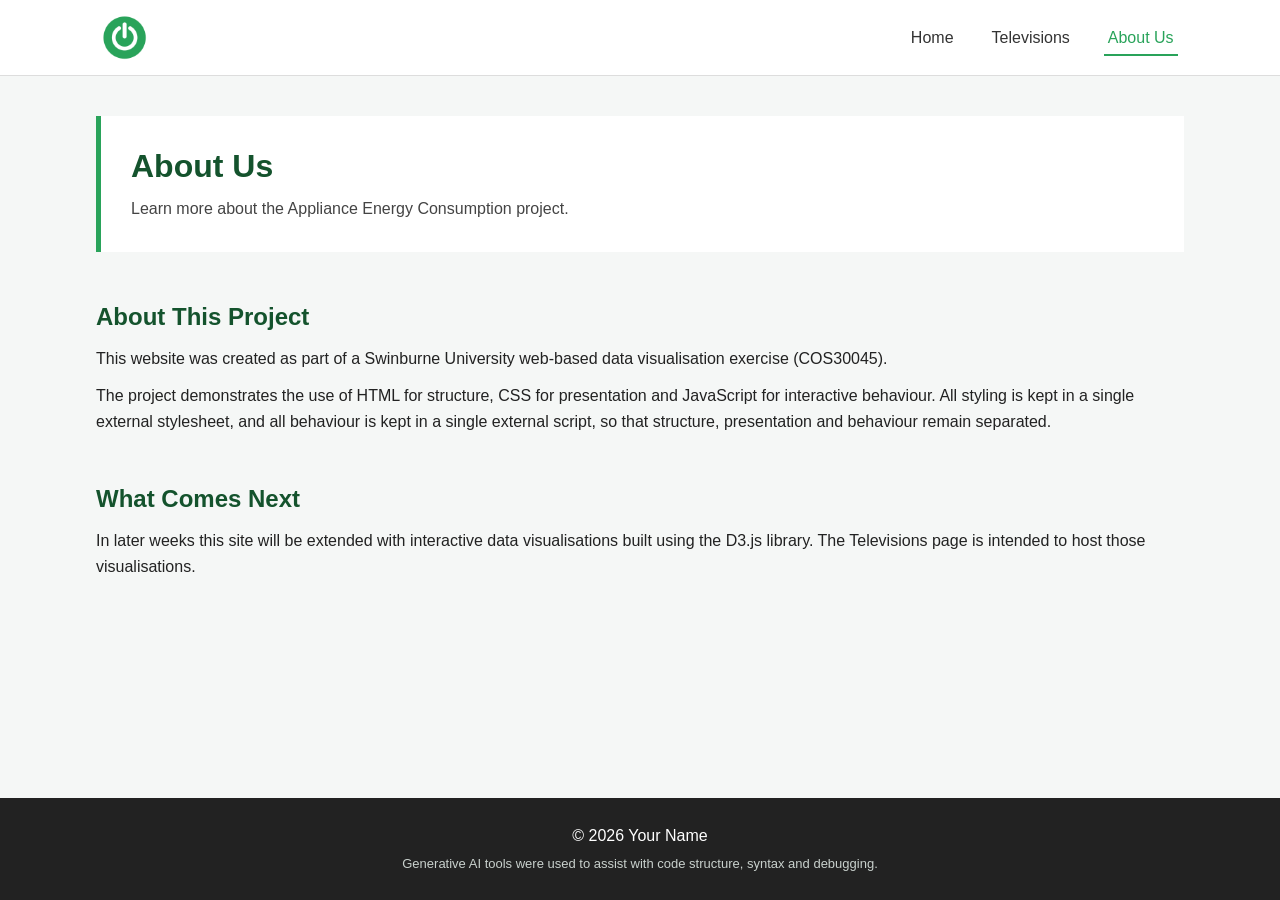
==== about.html @ a8eccddd "Add three pages with shared navigation and footer Home, Televisions and About Us each carry the same" ====
<!DOCTYPE html>
<html lang="en">
<head>
    <meta charset="UTF-8">
    <meta name="viewport" content="width=device-width, initial-scale=1.0">
    <title>About Us | Appliance Energy Consumption</title>
    <link rel="stylesheet" href="assets/css/style.css">
</head>
<body>
    <header>
        <nav class="navbar">
            <a href="index.html" class="logo" aria-label="Appliance Energy Consumption home">
                <img src="assets/img/PowerIcon.png" alt="Power logo">
            </a>
            <ul class="nav-links">
                <li><a href="index.html">Home</a></li>
                <li><a href="televisions.html">Televisions</a></li>
                <li><a class="active" href="about.html">About Us</a></li>
            </ul>
        </nav>
    </header>

    <main>
        <section class="hero">
            <h1>About Us</h1>
            <p>
                Learn more about the Appliance Energy Consumption project.
            </p>
        </section>

        <section class="intro">
            <h2>About This Project</h2>
            <p>
                This website was created as part of a Swinburne University
                web-based data visualisation exercise (COS30045).
            </p>
            <p>
                The project demonstrates the use of HTML for structure, CSS for
                presentation and JavaScript for interactive behaviour. All styling
                is kept in a single external stylesheet, and all behaviour is kept
                in a single external script, so that structure, presentation and
                behaviour remain separated.
            </p>
        </section>

        <section class="intro">
            <h2>What Comes Next</h2>
            <p>
                In later weeks this site will be extended with interactive data
                visualisations built using the D3.js library. The Televisions page
                is intended to host those visualisations.
            </p>
        </section>
    </main>

    <footer>
        <p>&copy; <span id="year"></span> Your Name</p>
        <p>
            Generative AI tools were used to assist with code structure,
            syntax and debugging.
        </p>
    </footer>

    <script src="assets/js/script.js"></script>
</body>
</html>
---- assets/css/style.css ----
/* ============================================================
   Appliance Energy Consumption - shared stylesheet
   Colours are based on the green of the supplied power logo.
   ============================================================ */

/* ---------- Reset and base ---------- */
* {
    box-sizing: border-box;
    margin: 0;
    padding: 0;
}

body {
    font-family: Arial, Helvetica, sans-serif;
    background-color: #f5f7f6;
    color: #222;
    line-height: 1.6;
    display: flex;
    flex-direction: column;
    min-height: 100vh;
}

h1, h2, h3 {
    line-height: 1.25;
}

a {
    color: #1f8049;
}

/* ---------- Navigation ---------- */
.navbar {
    display: flex;
    justify-content: space-between;
    align-items: center;
    padding: 15px 8%;
    background-color: #ffffff;
    border-bottom: 1px solid #ddd;
}

.logo img {
    width: 45px;
    display: block;
}

.nav-links {
    display: flex;
    list-style: none;
    gap: 30px;
}

.nav-links a {
    color: #333;
    text-decoration: none;
    padding: 8px 4px;
    border-bottom: 2px solid transparent;
    transition: color 0.3s, border-color 0.3s;
}

/* Hover effect */
.nav-links a:hover {
    color: #29a35a;
    border-bottom-color: #a8ddbf;
}

/* Current page indicator */
.nav-links a.active {
    color: #29a35a;
    border-bottom-color: #29a35a;
}

/* ---------- Layout ---------- */
main {
    width: 85%;
    max-width: 1100px;
    margin: 40px auto;
    flex: 1;
}

section + section {
    margin-top: 50px;
}

/* ---------- Hero ---------- */
.hero {
    background-color: #ffffff;
    border-left: 5px solid #29a35a;
    padding: 30px;
}

.hero h1 {
    font-size: 32px;
    margin-bottom: 10px;
    color: #14532d;
}

.hero p {
    max-width: 640px;
    color: #444;
}

/* ---------- Content sections ---------- */
.intro h2,
.faq h2,
.calculator h2 {
    font-size: 24px;
    margin-bottom: 14px;
    color: #14532d;
}

.intro p + p {
    margin-top: 12px;
}

/* ---------- Info cards ---------- */
.cards {
    display: flex;
    flex-wrap: wrap;
    gap: 20px;
}

.card {
    flex: 1 1 260px;
    background-color: #ffffff;
    border: 1px solid #ddd;
    border-top: 3px solid #29a35a;
    padding: 20px;
}

.card h3 {
    font-size: 18px;
    margin-bottom: 8px;
    color: #14532d;
}

/* ---------- FAQ accordion ---------- */
.faq-item {
    margin-bottom: 10px;
    border: 1px solid #ddd;
    background-color: #ffffff;
}

.faq-question {
    width: 100%;
    padding: 16px;
    border: none;
    background-color: #ffffff;
    text-align: left;
    cursor: pointer;
    font-size: 16px;
    font-family: inherit;
    color: #222;
}

.faq-question:hover {
    background-color: #f0f5f2;
}

.faq-question::after {
    content: "+";
    float: right;
    color: #29a35a;
    font-weight: bold;
}

.faq-question.open::after {
    content: "\2013"; /* en dash */
}

/* Answers are hidden by default; JavaScript adds .show */
.faq-answer {
    display: none;
    padding: 16px;
    border-top: 1px solid #ddd;
}

.faq-answer.show {
    display: block;
}

/* ---------- Energy calculator ---------- */
.calculator-intro {
    max-width: 640px;
    margin-bottom: 20px;
}

.calc-form {
    display: flex;
    flex-wrap: wrap;
    gap: 20px;
    background-color: #ffffff;
    border: 1px solid #ddd;
    padding: 24px;
}

.field {
    flex: 1 1 220px;
}

.field label {
    display: block;
    margin-bottom: 6px;
    font-weight: bold;
    font-size: 14px;
}

.field input,
.field select {
    width: 100%;
    padding: 10px;
    border: 1px solid #ccc;
    background-color: #ffffff;
    font-size: 15px;
    font-family: inherit;
    color: #222;
}

.field input:focus,
.field select:focus {
    outline: 2px solid #29a35a;
    outline-offset: 1px;
}

.field input.invalid {
    border-color: #c0392b;
    background-color: #fdf3f2;
}

.field-error {
    min-height: 18px;
    margin-top: 4px;
    font-size: 13px;
    color: #c0392b;
}

.calc-buttons {
    flex: 1 1 100%;
    display: flex;
    gap: 12px;
}

.btn {
    padding: 11px 26px;
    border: 1px solid #29a35a;
    background-color: #29a35a;
    color: #ffffff;
    font-size: 15px;
    font-family: inherit;
    cursor: pointer;
    transition: background-color 0.3s;
}

.btn:hover {
    background-color: #1f8049;
    border-color: #1f8049;
}

.btn-secondary {
    background-color: #ffffff;
    color: #1f8049;
}

.btn-secondary:hover {
    background-color: #f0f5f2;
    color: #1f8049;
}

/* ---------- Results panel ---------- */
.results {
    margin-top: 20px;
    background-color: #ffffff;
    border: 1px solid #ddd;
    border-left: 5px solid #29a35a;
    padding: 24px;
}

.results h3 {
    font-size: 18px;
    margin-bottom: 14px;
    color: #14532d;
}

.results-placeholder {
    color: #666;
}

.results.error {
    border-left-color: #c0392b;
}

.results-message {
    color: #c0392b;
}

.result-grid {
    display: flex;
    flex-wrap: wrap;
    gap: 16px;
}

.result-item {
    flex: 1 1 180px;
    background-color: #f5f7f6;
    border: 1px solid #e2e6e4;
    padding: 14px;
}

.result-label {
    display: block;
    font-size: 13px;
    color: #555;
    margin-bottom: 4px;
}

.result-value {
    display: block;
    font-size: 22px;
    font-weight: bold;
    color: #14532d;
}

.results-note {
    margin-top: 14px;
    font-size: 13px;
    color: #666;
}

/* ---------- Footer ---------- */
footer {
    margin-top: 60px;
    padding: 25px;
    text-align: center;
    background-color: #222;
    color: #ffffff;
}

footer p + p {
    margin-top: 6px;
    font-size: 13px;
    color: #c9d1cd;
}

/* ---------- Small screens ---------- */
@media (max-width: 700px) {
    .navbar {
        padding: 12px 5%;
    }

    .nav-links {
        gap: 16px;
    }

    main {
        width: 90%;
    }

    .hero h1 {
        font-size: 26px;
    }
}
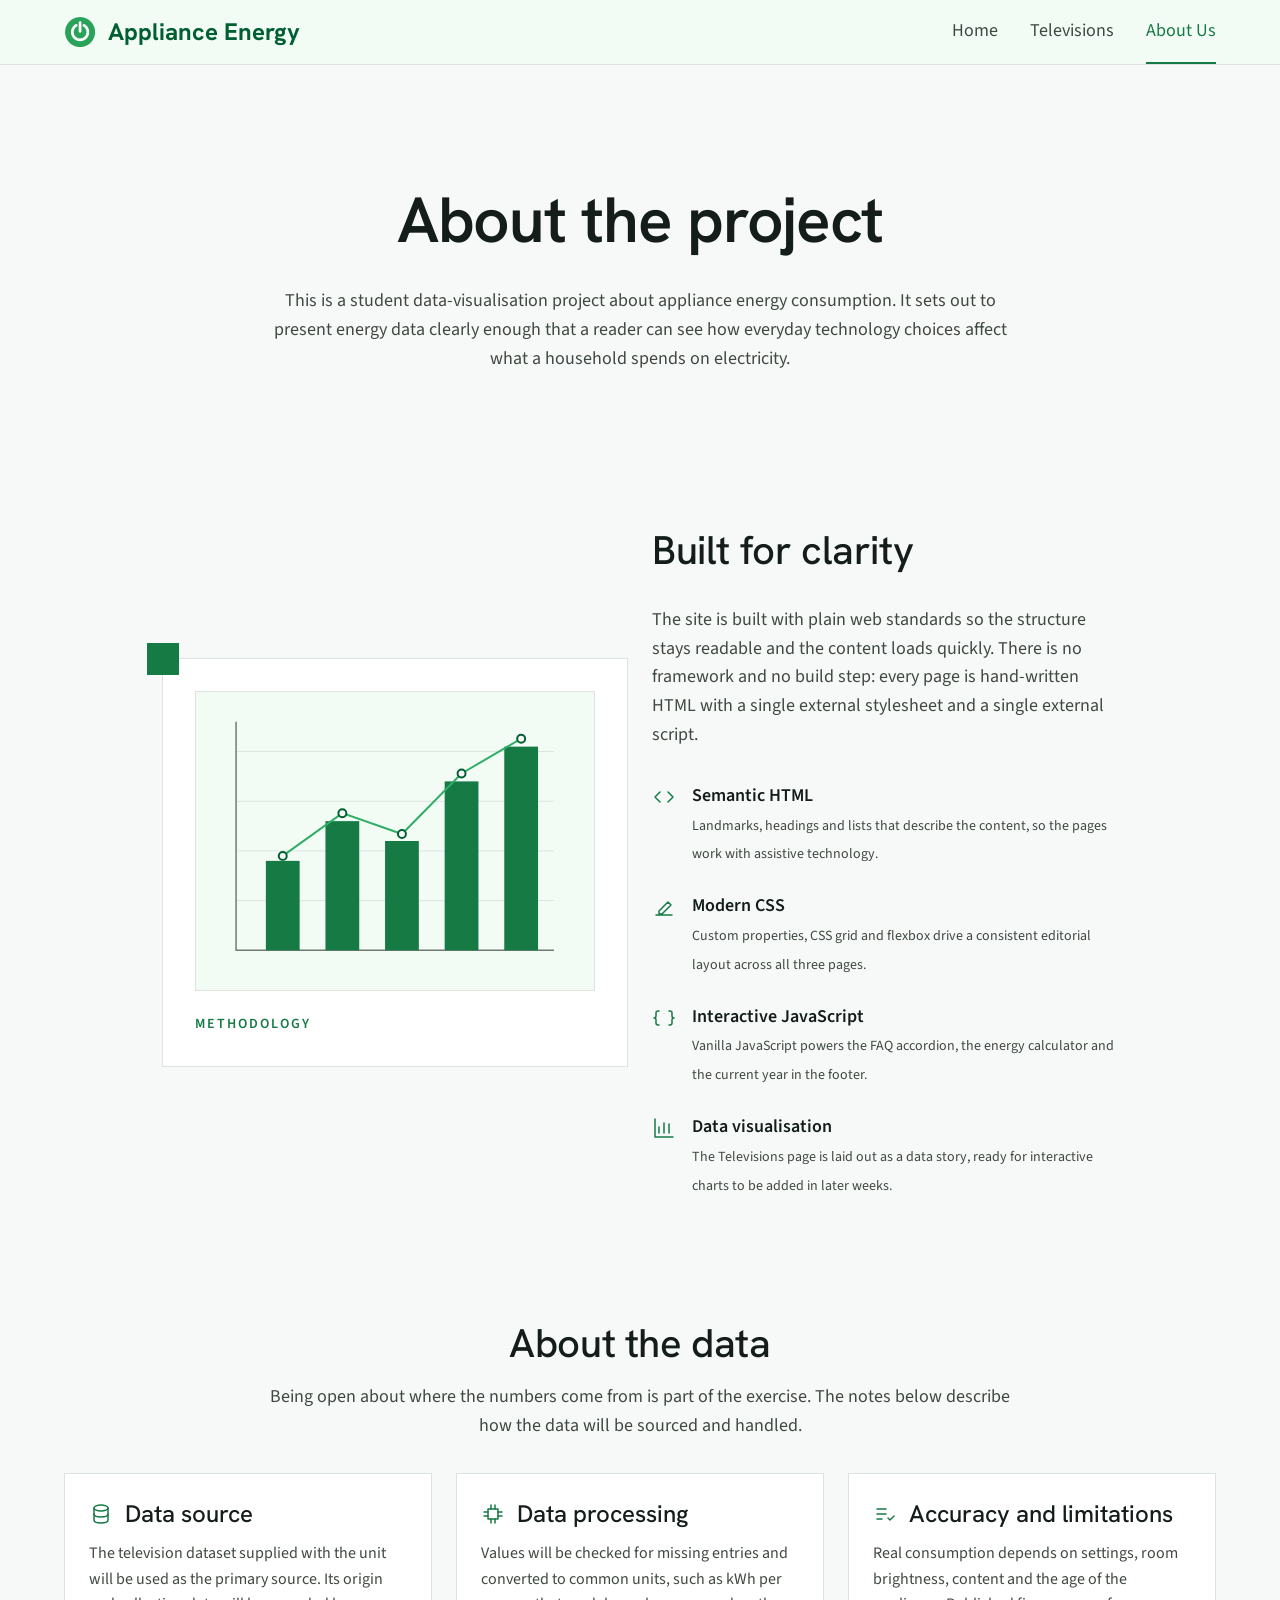
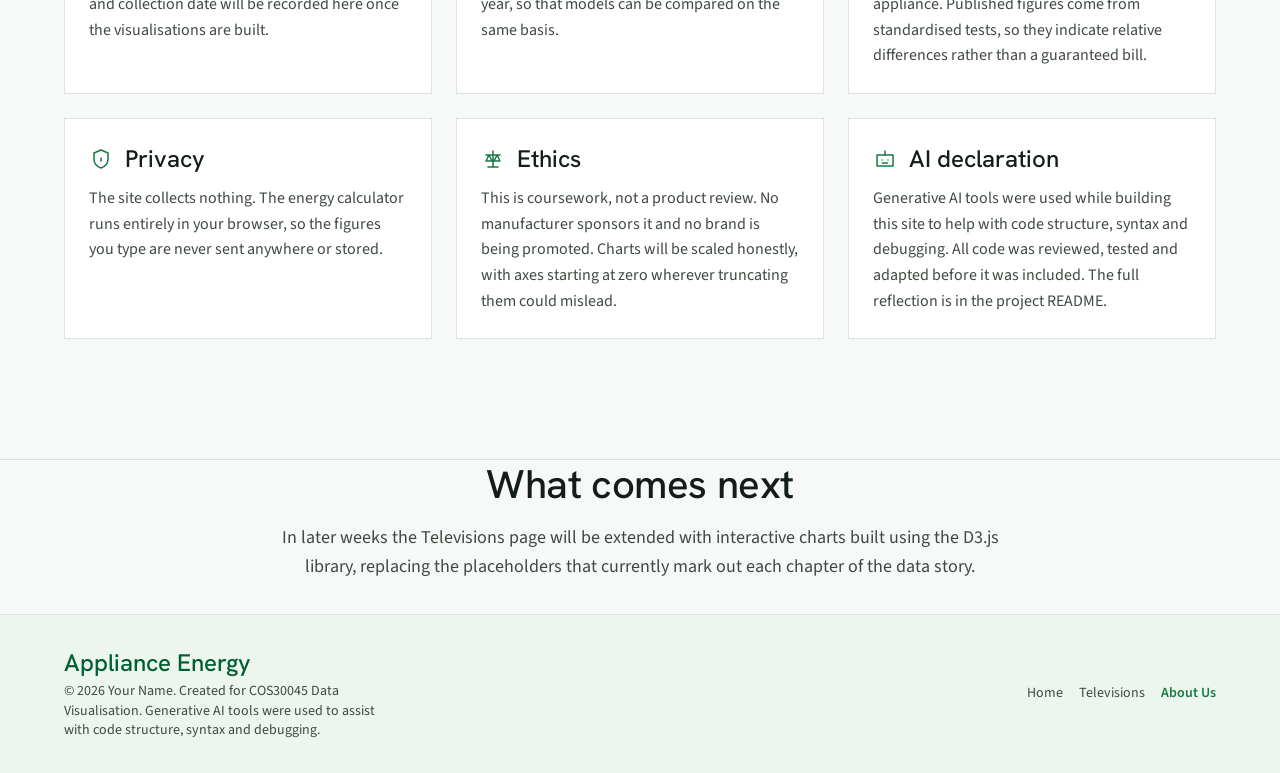
==== commit d2447e0c: "Apply editorial design system across all pages Rebuild the site on an editorial, scientific-journal " ====
--- a/about.html
+++ b/about.html
@@ -4,61 +4,289 @@
     <meta charset="UTF-8">
     <meta name="viewport" content="width=device-width, initial-scale=1.0">
     <title>About Us | Appliance Energy Consumption</title>
+    <link rel="preconnect" href="https://fonts.googleapis.com">
+    <link rel="preconnect" href="https://fonts.gstatic.com" crossorigin>
+    <link href="https://fonts.googleapis.com/css2?family=Hanken+Grotesk:wght@500;600;700&family=Source+Sans+3:wght@400;600&display=swap" rel="stylesheet">
     <link rel="stylesheet" href="assets/css/style.css">
 </head>
 <body>
-    <header>
-        <nav class="navbar">
-            <a href="index.html" class="logo" aria-label="Appliance Energy Consumption home">
+    <a class="skip-link" href="#main">Skip to content</a>
+
+    <header class="site-header">
+        <div class="container navbar">
+            <a href="index.html" class="brand" aria-label="Appliance Energy Consumption home">
                 <img src="assets/img/PowerIcon.png" alt="Power logo">
+                <span class="brand-name">Appliance Energy</span>
             </a>
-            <ul class="nav-links">
-                <li><a href="index.html">Home</a></li>
-                <li><a href="televisions.html">Televisions</a></li>
-                <li><a class="active" href="about.html">About Us</a></li>
-            </ul>
-        </nav>
+
+            <nav id="primary-nav" aria-label="Primary">
+                <ul class="nav-links">
+                    <li><a href="index.html">Home</a></li>
+                    <li><a href="televisions.html">Televisions</a></li>
+                    <li><a class="active" href="about.html">About Us</a></li>
+                </ul>
+            </nav>
+
+            <button class="nav-toggle" id="nav-toggle" type="button"
+                    aria-controls="primary-nav" aria-expanded="false" aria-label="Open menu">
+                <svg class="icon" viewBox="0 0 24 24" aria-hidden="true">
+                    <path d="M4 7h16M4 12h16M4 17h16"></path>
+                </svg>
+            </button>
+        </div>
     </header>
 
-    <main>
+    <main id="main">
+        <!-- Hero -->
         <section class="hero">
-            <h1>About Us</h1>
-            <p>
-                Learn more about the Appliance Energy Consumption project.
-            </p>
-        </section>
-
-        <section class="intro">
-            <h2>About This Project</h2>
-            <p>
-                This website was created as part of a Swinburne University
-                web-based data visualisation exercise (COS30045).
-            </p>
-            <p>
-                The project demonstrates the use of HTML for structure, CSS for
-                presentation and JavaScript for interactive behaviour. All styling
-                is kept in a single external stylesheet, and all behaviour is kept
-                in a single external script, so that structure, presentation and
-                behaviour remain separated.
-            </p>
-        </section>
-
-        <section class="intro">
-            <h2>What Comes Next</h2>
-            <p>
-                In later weeks this site will be extended with interactive data
-                visualisations built using the D3.js library. The Televisions page
-                is intended to host those visualisations.
-            </p>
+            <div class="container grid">
+                <div class="col-centered text-center">
+                    <h1 class="display mb-md">About the project</h1>
+                    <p class="body-main">
+                        This is a student data-visualisation project about appliance energy
+                        consumption. It sets out to present energy data clearly enough that a
+                        reader can see how everyday technology choices affect what a household
+                        spends on electricity.
+                    </p>
+                </div>
+            </div>
+        </section>
+
+        <!-- Built for clarity -->
+        <section class="section">
+            <div class="container grid items-center">
+                <div class="col-offset-2">
+                    <div class="card card--tabbed">
+                        <div class="method-figure">
+                            <!-- Decorative figure: an abstract chart drawn in SVG so the page
+                                 has no external image dependency. -->
+                            <svg viewBox="0 0 400 300" xmlns="http://www.w3.org/2000/svg" aria-hidden="true">
+                                <g stroke="#dde4e0" stroke-width="1">
+                                    <path d="M40 60h320M40 110h320M40 160h320M40 210h320"></path>
+                                </g>
+                                <path d="M40 30v230h320" fill="none" stroke="#6f7a70" stroke-width="1.5"></path>
+                                <g fill="#167a45">
+                                    <rect x="70" y="170" width="34" height="90"></rect>
+                                    <rect x="130" y="130" width="34" height="130"></rect>
+                                    <rect x="190" y="150" width="34" height="110"></rect>
+                                    <rect x="250" y="90" width="34" height="170"></rect>
+                                    <rect x="310" y="55" width="34" height="205"></rect>
+                                </g>
+                                <path d="M87 165 L147 122 L207 143 L267 82 L327 47" fill="none"
+                                      stroke="#2fae66" stroke-width="2"></path>
+                                <g fill="#f7f9f8" stroke="#005f32" stroke-width="2">
+                                    <circle cx="87" cy="165" r="4"></circle>
+                                    <circle cx="147" cy="122" r="4"></circle>
+                                    <circle cx="207" cy="143" r="4"></circle>
+                                    <circle cx="267" cy="82" r="4"></circle>
+                                    <circle cx="327" cy="47" r="4"></circle>
+                                </g>
+                            </svg>
+                        </div>
+                        <p class="eyebrow">Methodology</p>
+                    </div>
+                </div>
+
+                <div class="span-5">
+                    <h2 class="headline-section mb-md">Built for clarity</h2>
+                    <p class="body-main mb-md">
+                        The site is built with plain web standards so the structure stays readable
+                        and the content loads quickly. There is no framework and no build step:
+                        every page is hand-written HTML with a single external stylesheet and a
+                        single external script.
+                    </p>
+                    <ul class="method-list">
+                        <li>
+                            <svg class="icon" viewBox="0 0 24 24" aria-hidden="true">
+                                <path d="M8 7l-5 5 5 5M16 7l5 5-5 5"></path>
+                            </svg>
+                            <div>
+                                <strong>Semantic HTML</strong>
+                                <span class="annotation">
+                                    Landmarks, headings and lists that describe the content, so the
+                                    pages work with assistive technology.
+                                </span>
+                            </div>
+                        </li>
+                        <li>
+                            <svg class="icon" viewBox="0 0 24 24" aria-hidden="true">
+                                <path d="M4 20h16M7 16l9-9 3 3-9 9H7z"></path>
+                            </svg>
+                            <div>
+                                <strong>Modern CSS</strong>
+                                <span class="annotation">
+                                    Custom properties, CSS grid and flexbox drive a consistent
+                                    editorial layout across all three pages.
+                                </span>
+                            </div>
+                        </li>
+                        <li>
+                            <svg class="icon" viewBox="0 0 24 24" aria-hidden="true">
+                                <path d="M7 5H6a2 2 0 00-2 2v3a2 2 0 01-2 2 2 2 0 012 2v3a2 2 0 002 2h1M17 5h1a2 2 0 012 2v3a2 2 0 002 2 2 2 0 00-2 2v3a2 2 0 01-2 2h-1"></path>
+                            </svg>
+                            <div>
+                                <strong>Interactive JavaScript</strong>
+                                <span class="annotation">
+                                    Vanilla JavaScript powers the FAQ accordion, the energy
+                                    calculator and the current year in the footer.
+                                </span>
+                            </div>
+                        </li>
+                        <li>
+                            <svg class="icon" viewBox="0 0 24 24" aria-hidden="true">
+                                <path d="M3 3v18h18M7 17v-6M12 17V7M17 17v-9"></path>
+                            </svg>
+                            <div>
+                                <strong>Data visualisation</strong>
+                                <span class="annotation">
+                                    The Televisions page is laid out as a data story, ready for
+                                    interactive charts to be added in later weeks.
+                                </span>
+                            </div>
+                        </li>
+                    </ul>
+                </div>
+            </div>
+        </section>
+
+        <!-- About the data -->
+        <section class="section">
+            <div class="container">
+                <div class="grid mb-md">
+                    <div class="col-centered text-center">
+                        <h2 class="headline-section mb-sm">About the data</h2>
+                        <p class="body-main">
+                            Being open about where the numbers come from is part of the exercise.
+                            The notes below describe how the data will be sourced and handled.
+                        </p>
+                    </div>
+                </div>
+
+                <div class="data-grid">
+                    <article class="data-card" id="data-source">
+                        <div class="data-card__head">
+                            <svg class="icon" viewBox="0 0 24 24" aria-hidden="true">
+                                <ellipse cx="12" cy="6" rx="7" ry="3"></ellipse>
+                                <path d="M5 6v12c0 1.7 3.1 3 7 3s7-1.3 7-3V6"></path>
+                                <path d="M5 12c0 1.7 3.1 3 7 3s7-1.3 7-3"></path>
+                            </svg>
+                            <h3>Data source</h3>
+                        </div>
+                        <p>
+                            The television dataset supplied with the unit will be used as the
+                            primary source. Its origin and collection date will be recorded here
+                            once the visualisations are built.
+                        </p>
+                    </article>
+
+                    <article class="data-card" id="data-processing">
+                        <div class="data-card__head">
+                            <svg class="icon" viewBox="0 0 24 24" aria-hidden="true">
+                                <rect x="7" y="7" width="10" height="10"></rect>
+                                <path d="M10 3v4M14 3v4M10 17v4M14 17v4M3 10h4M3 14h4M17 10h4M17 14h4"></path>
+                            </svg>
+                            <h3>Data processing</h3>
+                        </div>
+                        <p>
+                            Values will be checked for missing entries and converted to common
+                            units, such as kWh per year, so that models can be compared on the
+                            same basis.
+                        </p>
+                    </article>
+
+                    <article class="data-card" id="limitations">
+                        <div class="data-card__head">
+                            <svg class="icon" viewBox="0 0 24 24" aria-hidden="true">
+                                <path d="M4 7h9M4 12h9M4 17h5"></path>
+                                <path d="M15 16l2 2 4-4"></path>
+                            </svg>
+                            <h3>Accuracy and limitations</h3>
+                        </div>
+                        <p>
+                            Real consumption depends on settings, room brightness, content and the
+                            age of the appliance. Published figures come from standardised tests,
+                            so they indicate relative differences rather than a guaranteed bill.
+                        </p>
+                    </article>
+
+                    <article class="data-card" id="privacy">
+                        <div class="data-card__head">
+                            <svg class="icon" viewBox="0 0 24 24" aria-hidden="true">
+                                <path d="M12 3l7 3v6c0 4.4-3 7.6-7 9-4-1.4-7-4.6-7-9V6z"></path>
+                                <path d="M12 11v3"></path>
+                            </svg>
+                            <h3>Privacy</h3>
+                        </div>
+                        <p>
+                            The site collects nothing. The energy calculator runs entirely in your
+                            browser, so the figures you type are never sent anywhere or stored.
+                        </p>
+                    </article>
+
+                    <article class="data-card" id="ethics">
+                        <div class="data-card__head">
+                            <svg class="icon" viewBox="0 0 24 24" aria-hidden="true">
+                                <path d="M12 4v16M7 20h10M5 8h14M8 8l-3 6h6zM16 8l-3 6h6z"></path>
+                            </svg>
+                            <h3>Ethics</h3>
+                        </div>
+                        <p>
+                            This is coursework, not a product review. No manufacturer sponsors it
+                            and no brand is being promoted. Charts will be scaled honestly, with
+                            axes starting at zero wherever truncating them could mislead.
+                        </p>
+                    </article>
+
+                    <article class="data-card" id="ai-declaration">
+                        <div class="data-card__head">
+                            <svg class="icon" viewBox="0 0 24 24" aria-hidden="true">
+                                <rect x="4" y="8" width="16" height="11"></rect>
+                                <path d="M12 4v4M9 13h.01M15 13h.01M9.5 16h5"></path>
+                            </svg>
+                            <h3>AI declaration</h3>
+                        </div>
+                        <p>
+                            Generative AI tools were used while building this site to help with
+                            code structure, syntax and debugging. All code was reviewed, tested
+                            and adapted before it was included. The full reflection is in the
+                            project README.
+                        </p>
+                    </article>
+                </div>
+            </div>
+        </section>
+
+        <!-- What comes next -->
+        <section class="section section--ruled section--tight">
+            <div class="container grid">
+                <div class="col-centered text-center">
+                    <h2 class="headline-section mb-sm">What comes next</h2>
+                    <p class="body-main">
+                        In later weeks the Televisions page will be extended with interactive
+                        charts built using the D3.js library, replacing the placeholders that
+                        currently mark out each chapter of the data story.
+                    </p>
+                </div>
+            </div>
         </section>
     </main>
 
-    <footer>
-        <p>&copy; <span id="year"></span> Your Name</p>
-        <p>
-            Generative AI tools were used to assist with code structure,
-            syntax and debugging.
-        </p>
+    <footer class="site-footer">
+        <div class="container">
+            <div>
+                <div class="site-footer__brand">Appliance Energy</div>
+                <p>
+                    &copy; <span id="year"></span> Your Name. Created for COS30045 Data
+                    Visualisation. Generative AI tools were used to assist with code
+                    structure, syntax and debugging.
+                </p>
+            </div>
+            <nav class="footer-links" aria-label="Footer">
+                <a href="index.html">Home</a>
+                <a href="televisions.html">Televisions</a>
+                <a class="active" href="about.html">About Us</a>
+            </nav>
+        </div>
     </footer>
 
     <script src="assets/js/script.js"></script>
--- a/assets/css/style.css
+++ b/assets/css/style.css
@@ -1,360 +1,1104 @@
 /* ============================================================
-   Appliance Energy Consumption - shared stylesheet
-   Colours are based on the green of the supplied power logo.
+   Appliance Energy Consumption
+   Editorial data-visualisation design system.
+
+   Aesthetic: modern minimalism, scientific-journal structure.
+   Sharp 0px corners, no shadows, 1px tonal outlines, generous
+   whitespace, a strict 12-column grid.
    ============================================================ */
 
-/* ---------- Reset and base ---------- */
+/* ------------------------------------------------------------
+   1. Design tokens
+   ------------------------------------------------------------ */
+:root {
+    /* Surfaces */
+    --surface: #f7f9f8;              /* page canvas */
+    --surface-card: #ffffff;         /* cards and story chapters */
+    --surface-low: #ecf6ef;          /* footer, insight panels */
+    --surface-tint: #f2fcf5;
+
+    /* Text */
+    --on-surface: #141d1a;
+    --on-surface-variant: #3f4940;
+
+    /* Greens */
+    --primary: #167a45;              /* primary accent, buttons, active */
+    --primary-dark: #005f32;         /* brand, hover on primary */
+    --energy-green: #2fae66;         /* data accents */
+    --on-primary: #ffffff;
+    --on-primary-container: #a9ffc1;
+
+    /* Neutrals */
+    --outline: #6f7a70;
+    --outline-variant: #dde4e0;
+    --tertiary: #49554f;
+    --tertiary-fixed: #d9e6de;
+    --on-tertiary-fixed: #131e19;
+
+    /* Feedback */
+    --error: #ba1a1a;
+    --error-container: #ffdad6;
+
+    /* Type */
+    --font-display: "Hanken Grotesk", "Segoe UI", Arial, sans-serif;
+    --font-body: "Source Sans 3", "Segoe UI", Arial, sans-serif;
+
+    /* Spacing rhythm (4px unit) */
+    --gutter: 24px;
+    --stack-gap: 32px;
+    --section-gap: 120px;
+    --margin-page: 64px;
+    --container-max: 1280px;
+
+    --transition: 200ms linear;
+}
+
+/* ------------------------------------------------------------
+   2. Reset and base
+   ------------------------------------------------------------ */
 * {
     box-sizing: border-box;
     margin: 0;
     padding: 0;
 }
 
+html {
+    scroll-behavior: smooth;
+}
+
 body {
-    font-family: Arial, Helvetica, sans-serif;
-    background-color: #f5f7f6;
-    color: #222;
+    font-family: var(--font-body);
+    font-size: 18px;
+    font-weight: 400;
     line-height: 1.6;
+    background-color: var(--surface);
+    color: var(--on-surface);
+    -webkit-font-smoothing: antialiased;
     display: flex;
     flex-direction: column;
     min-height: 100vh;
 }
 
-h1, h2, h3 {
-    line-height: 1.25;
+img {
+    max-width: 100%;
+    display: block;
 }
 
 a {
-    color: #1f8049;
-}
-
-/* ---------- Navigation ---------- */
+    color: var(--primary);
+}
+
+ul {
+    list-style: none;
+}
+
+/* Every interactive element gets a visible, sharp focus ring. */
+a:focus-visible,
+button:focus-visible,
+input:focus-visible,
+select:focus-visible {
+    outline: 2px solid var(--primary);
+    outline-offset: 2px;
+}
+
+.skip-link {
+    position: absolute;
+    left: -9999px;
+    top: 0;
+    background: var(--primary);
+    color: var(--on-primary);
+    padding: 12px 20px;
+    z-index: 100;
+}
+
+.skip-link:focus {
+    left: 0;
+}
+
+/* ------------------------------------------------------------
+   3. Typography scale
+   ------------------------------------------------------------ */
+.display {
+    font-family: var(--font-display);
+    font-size: 40px;              /* mobile size, scaled up below */
+    font-weight: 600;
+    line-height: 1.1;
+    color: var(--on-surface);
+}
+
+.headline-section {
+    font-family: var(--font-display);
+    font-size: 40px;
+    font-weight: 500;
+    line-height: 1.2;
+    letter-spacing: -0.01em;
+    color: var(--on-surface);
+}
+
+.headline-chart {
+    font-family: var(--font-display);
+    font-size: 24px;
+    font-weight: 500;
+    line-height: 1.3;
+    color: var(--on-surface);
+}
+
+.body-main {
+    font-size: 18px;
+    line-height: 1.6;
+    color: var(--on-surface-variant);
+}
+
+.annotation {
+    font-size: 14px;
+    line-height: 1.4;
+    color: var(--on-surface-variant);
+}
+
+/* Small uppercase chapter / section label */
+.eyebrow {
+    font-size: 14px;
+    font-weight: 600;
+    line-height: 1.4;
+    letter-spacing: 0.14em;
+    text-transform: uppercase;
+    color: var(--primary);
+}
+
+.lead {
+    max-width: 62ch;
+}
+
+.text-center {
+    text-align: center;
+}
+
+/* Spacing utilities, so no styling is needed inline in the HTML. */
+.mb-sm { margin-bottom: 16px; }
+.mb-md { margin-bottom: var(--stack-gap); }
+.mb-lg { margin-bottom: var(--section-gap); }
+
+.display--narrow {
+    max-width: 20ch;
+}
+
+.rule-top {
+    border-top: 1px solid var(--outline-variant);
+    padding-top: var(--stack-gap);
+}
+
+/* ------------------------------------------------------------
+   4. Layout: container and 12-column grid
+   ------------------------------------------------------------ */
+.container {
+    width: 100%;
+    max-width: var(--container-max);
+    margin: 0 auto;
+    padding: 0 var(--margin-page);
+}
+
+.grid {
+    display: grid;
+    grid-template-columns: repeat(12, 1fr);
+    gap: var(--gutter);
+}
+
+.span-4  { grid-column: span 4; }
+.span-5  { grid-column: span 5; }
+.span-6  { grid-column: span 6; }
+.span-7  { grid-column: span 7; }
+.span-8  { grid-column: span 8; }
+.span-12 { grid-column: span 12; }
+
+/* Offset placements. These set both the start and end line, because a
+   `span` shorthand plus a separate start line would leave the end at
+   auto and collapse the block to a single column. */
+.col-centered { grid-column: 3 / span 8; }   /* centred narrative block */
+.col-offset-2 { grid-column: 2 / span 5; }   /* indented half-width block */
+.offset-right { grid-column: 5 / -1; }       /* right-hand two thirds */
+
+.items-center {
+    align-items: center;
+}
+
+main {
+    flex: 1;
+}
+
+/* Narrative chapters are separated by a large section gap. */
+.section {
+    padding: var(--section-gap) 0;
+}
+
+.section + .section {
+    padding-top: 0;
+}
+
+.section--tight {
+    padding-bottom: var(--stack-gap);
+}
+
+.section--ruled {
+    border-top: 1px solid var(--outline-variant);
+    padding-top: var(--section-gap);
+}
+
+/* ------------------------------------------------------------
+   5. Header and navigation
+   ------------------------------------------------------------ */
+.site-header {
+    position: sticky;
+    top: 0;
+    z-index: 50;
+    background-color: var(--surface-tint);
+    border-bottom: 1px solid var(--outline-variant);
+}
+
 .navbar {
     display: flex;
     justify-content: space-between;
     align-items: center;
-    padding: 15px 8%;
-    background-color: #ffffff;
-    border-bottom: 1px solid #ddd;
-}
-
-.logo img {
-    width: 45px;
-    display: block;
+    height: 64px;
+}
+
+.brand {
+    display: flex;
+    align-items: center;
+    gap: 12px;
+    text-decoration: none;
+}
+
+.brand img {
+    width: 32px;
+    height: 32px;
+    object-fit: contain;
+}
+
+.brand-name {
+    font-family: var(--font-display);
+    font-size: 24px;
+    font-weight: 700;
+    line-height: 1.3;
+    color: var(--primary-dark);
 }
 
 .nav-links {
     display: flex;
-    list-style: none;
-    gap: 30px;
+    align-items: center;
+    gap: var(--stack-gap);
 }
 
 .nav-links a {
-    color: #333;
+    display: flex;
+    align-items: center;
+    height: 64px;
+    color: var(--on-surface-variant);
     text-decoration: none;
-    padding: 8px 4px;
     border-bottom: 2px solid transparent;
-    transition: color 0.3s, border-color 0.3s;
-}
-
-/* Hover effect */
+    transition: color var(--transition), border-color var(--transition);
+}
+
+/* Mouse-over effect */
 .nav-links a:hover {
-    color: #29a35a;
-    border-bottom-color: #a8ddbf;
+    color: var(--primary);
+    border-bottom-color: var(--outline-variant);
 }
 
 /* Current page indicator */
 .nav-links a.active {
-    color: #29a35a;
-    border-bottom-color: #29a35a;
-}
-
-/* ---------- Layout ---------- */
-main {
-    width: 85%;
-    max-width: 1100px;
-    margin: 40px auto;
-    flex: 1;
-}
-
-section + section {
-    margin-top: 50px;
-}
-
-/* ---------- Hero ---------- */
+    color: var(--primary);
+    border-bottom-color: var(--primary);
+}
+
+.nav-toggle {
+    display: none;
+    align-items: center;
+    justify-content: center;
+    width: 40px;
+    height: 40px;
+    background: none;
+    border: 1px solid var(--outline-variant);
+    color: var(--on-surface);
+    cursor: pointer;
+}
+
+/* ------------------------------------------------------------
+   6. Icons (inline SVG, 1px stroke)
+   ------------------------------------------------------------ */
+.icon {
+    width: 24px;
+    height: 24px;
+    flex-shrink: 0;
+    fill: none;
+    stroke: currentColor;
+    stroke-width: 1.5;
+    stroke-linecap: round;
+    stroke-linejoin: round;
+}
+
+.icon--lg {
+    width: 40px;
+    height: 40px;
+    stroke-width: 1;
+}
+
+.icon--sm {
+    width: 18px;
+    height: 18px;
+}
+
+/* ------------------------------------------------------------
+   7. Buttons
+   ------------------------------------------------------------ */
+.btn {
+    display: inline-block;
+    padding: 14px 28px;
+    border-radius: 0;
+    border: 1px solid transparent;
+    font-family: var(--font-body);
+    font-size: 18px;
+    font-weight: 600;
+    text-align: center;
+    text-decoration: none;
+    cursor: pointer;
+    transition: background-color var(--transition), color var(--transition),
+                border-color var(--transition);
+}
+
+.btn--primary {
+    background-color: var(--primary);
+    color: var(--on-primary);
+}
+
+.btn--primary:hover {
+    background-color: var(--primary-dark);
+}
+
+.btn--secondary {
+    background-color: transparent;
+    border-color: var(--outline);
+    color: var(--on-surface);
+}
+
+.btn--secondary:hover {
+    border-color: var(--primary);
+    color: var(--primary);
+}
+
+.btn-row {
+    display: flex;
+    flex-wrap: wrap;
+    gap: 16px;
+    margin-top: 8px;
+}
+
+/* ------------------------------------------------------------
+   8. Cards and panels (tonal layers, never shadows)
+   ------------------------------------------------------------ */
+.card {
+    background-color: var(--surface-card);
+    border: 1px solid var(--outline-variant);
+    padding: var(--stack-gap);
+}
+
+/* Card with the small square accent tab in the top-left corner */
+.card--tabbed {
+    position: relative;
+}
+
+.card--tabbed::before {
+    content: "";
+    position: absolute;
+    top: -16px;
+    left: -16px;
+    width: 32px;
+    height: 32px;
+    background-color: var(--primary);
+}
+
+/* Chapter card with a solid green rule down the left edge */
+.card--ruled {
+    position: relative;
+    padding-left: 40px;
+}
+
+.card--ruled::before {
+    content: "";
+    position: absolute;
+    left: 0;
+    top: 0;
+    bottom: 0;
+    width: 4px;
+    background-color: var(--primary);
+}
+
+.stat-card {
+    background-color: var(--surface-card);
+    border: 1px solid var(--outline-variant);
+    padding: var(--stack-gap);
+    text-align: center;
+}
+
+.stat-card__figure {
+    display: block;
+    font-family: var(--font-display);
+    font-size: 64px;
+    font-weight: 600;
+    line-height: 1.1;
+    letter-spacing: -0.02em;
+    color: var(--primary);
+    margin-bottom: 8px;
+}
+
+.insight-card {
+    background-color: var(--surface-low);
+    border: 1px solid var(--outline-variant);
+    padding: var(--stack-gap);
+    height: 100%;
+}
+
+.insight-card__head {
+    display: flex;
+    align-items: flex-start;
+    gap: 12px;
+    margin-bottom: 16px;
+    color: var(--primary);
+}
+
+.note-panel {
+    background-color: var(--tertiary-fixed);
+    border-left: 4px solid var(--tertiary);
+    padding: var(--stack-gap);
+    display: flex;
+    gap: 16px;
+    align-items: flex-start;
+    color: var(--tertiary);
+}
+
+.note-panel h3 {
+    font-family: var(--font-display);
+    font-size: 20px;
+    font-weight: 500;
+    color: var(--on-tertiary-fixed);
+    margin-bottom: 8px;
+}
+
+.note-panel p {
+    font-size: 16px;
+    color: var(--on-surface-variant);
+}
+
+.recommend-panel {
+    background-color: var(--primary);
+    color: var(--on-primary-container);
+    padding: 48px;
+}
+
+.recommend-panel h3 {
+    font-family: var(--font-display);
+    font-size: 24px;
+    font-weight: 700;
+    color: var(--on-primary);
+    margin-bottom: 16px;
+}
+
+.recommend-panel p {
+    font-size: 20px;
+    line-height: 1.6;
+    max-width: 70ch;
+}
+
+/* ------------------------------------------------------------
+   9. Home: hero motif
+   ------------------------------------------------------------ */
 .hero {
-    background-color: #ffffff;
-    border-left: 5px solid #29a35a;
-    padding: 30px;
-}
-
-.hero h1 {
-    font-size: 32px;
-    margin-bottom: 10px;
-    color: #14532d;
-}
-
-.hero p {
-    max-width: 640px;
-    color: #444;
-}
-
-/* ---------- Content sections ---------- */
-.intro h2,
-.faq h2,
-.calculator h2 {
+    padding-top: var(--section-gap);
+    padding-bottom: var(--stack-gap);
+}
+
+.hero__copy {
+    display: flex;
+    flex-direction: column;
+    gap: var(--gutter);
+}
+
+.hero__motif {
+    display: flex;
+    align-items: center;
+    justify-content: center;
+    opacity: 0.18;
+    color: var(--primary);
+}
+
+.hero__motif svg {
+    width: 100%;
+    height: auto;
+    max-width: 240px;
+    fill: currentColor;
+}
+
+.stack-sm > * + * {
+    margin-top: 16px;
+}
+
+.stack-md > * + * {
+    margin-top: var(--gutter);
+}
+
+/* ------------------------------------------------------------
+   10. Full-width band (calculator)
+   ------------------------------------------------------------ */
+.band {
+    background-color: var(--surface-card);
+    border-top: 1px solid var(--outline-variant);
+    border-bottom: 1px solid var(--outline-variant);
+    padding: var(--section-gap) 0;
+}
+
+/* ------------------------------------------------------------
+   11. Calculator form
+   ------------------------------------------------------------ */
+.calc-panel {
+    background-color: var(--surface-card);
+    border: 1px solid var(--outline-variant);
+    padding: var(--stack-gap);
+}
+
+.calc-fields {
+    display: grid;
+    grid-template-columns: repeat(2, 1fr);
+    gap: var(--gutter);
+}
+
+.field--wide {
+    grid-column: 1 / -1;
+}
+
+.field label {
+    display: block;
+    font-size: 14px;
+    line-height: 1.4;
+    color: var(--on-surface);
+    margin-bottom: 6px;
+}
+
+.field input,
+.field select {
+    width: 100%;
+    height: 48px;
+    padding: 0 12px;
+    border: 1px solid var(--outline-variant);
+    border-radius: 0;
+    background-color: var(--surface-card);
+    color: var(--on-surface);
+    font-family: var(--font-body);
+    font-size: 18px;
+    transition: border-color var(--transition);
+}
+
+.field input:focus,
+.field select:focus {
+    border-color: var(--primary);
+    outline-offset: 0;
+}
+
+.field input.invalid {
+    border-color: var(--error);
+    background-color: var(--error-container);
+}
+
+.field-error {
+    min-height: 20px;
+    margin-top: 4px;
+    font-size: 14px;
+    line-height: 1.4;
+    color: var(--error);
+}
+
+.calc-actions {
+    display: flex;
+    flex-wrap: wrap;
+    gap: 16px;
+    margin-top: var(--gutter);
+}
+
+/* Results */
+.results {
+    margin-top: var(--stack-gap);
+    padding-top: var(--stack-gap);
+    border-top: 1px solid var(--outline-variant);
+}
+
+.results__grid {
+    display: grid;
+    grid-template-columns: repeat(3, 1fr);
+    gap: var(--gutter);
+    text-align: center;
+}
+
+.results__grid.is-stale {
+    opacity: 0.35;
+}
+
+.result__label {
+    display: block;
+    font-size: 14px;
+    line-height: 1.4;
+    color: var(--on-surface-variant);
+    margin-bottom: 4px;
+}
+
+.result__value {
+    display: block;
+    font-family: var(--font-display);
     font-size: 24px;
-    margin-bottom: 14px;
-    color: #14532d;
-}
-
-.intro p + p {
-    margin-top: 12px;
-}
-
-/* ---------- Info cards ---------- */
-.cards {
-    display: flex;
-    flex-wrap: wrap;
-    gap: 20px;
-}
-
-.card {
-    flex: 1 1 260px;
-    background-color: #ffffff;
-    border: 1px solid #ddd;
-    border-top: 3px solid #29a35a;
-    padding: 20px;
-}
-
-.card h3 {
-    font-size: 18px;
-    margin-bottom: 8px;
-    color: #14532d;
-}
-
-/* ---------- FAQ accordion ---------- */
+    font-weight: 500;
+    line-height: 1.3;
+    color: var(--on-surface);
+    font-variant-numeric: tabular-nums;
+}
+
+.result__value--accent {
+    color: var(--primary);
+    font-weight: 700;
+}
+
+.results__message {
+    margin-bottom: var(--gutter);
+    padding: 12px 16px;
+    background-color: var(--error-container);
+    border-left: 4px solid var(--error);
+    color: var(--error);
+    font-size: 16px;
+}
+
+.results__note {
+    margin-top: var(--gutter);
+    font-size: 14px;
+    line-height: 1.4;
+    color: var(--outline);
+}
+
+/* ------------------------------------------------------------
+   12. FAQ accordion
+   Minimal: hairline rules, a 1px chevron that rotates on open.
+   ------------------------------------------------------------ */
+.faq-list {
+    max-width: 800px;
+    margin: 0 auto;
+}
+
 .faq-item {
-    margin-bottom: 10px;
-    border: 1px solid #ddd;
-    background-color: #ffffff;
+    border-top: 1px solid var(--outline-variant);
+}
+
+.faq-item:last-child {
+    border-bottom: 1px solid var(--outline-variant);
 }
 
 .faq-question {
     width: 100%;
-    padding: 16px;
+    display: flex;
+    justify-content: space-between;
+    align-items: center;
+    gap: var(--gutter);
+    padding: var(--gutter) 0;
+    background: none;
     border: none;
-    background-color: #ffffff;
+    border-radius: 0;
     text-align: left;
     cursor: pointer;
-    font-size: 16px;
-    font-family: inherit;
-    color: #222;
+    font-family: var(--font-display);
+    font-size: 24px;
+    font-weight: 500;
+    line-height: 1.3;
+    color: var(--on-surface);
+    transition: color var(--transition);
 }
 
 .faq-question:hover {
-    background-color: #f0f5f2;
-}
-
-.faq-question::after {
-    content: "+";
-    float: right;
-    color: #29a35a;
-    font-weight: bold;
-}
-
-.faq-question.open::after {
-    content: "\2013"; /* en dash */
+    color: var(--primary);
+}
+
+.faq-chevron {
+    color: var(--outline);
+    transition: transform 300ms ease;
+}
+
+.faq-question.open .faq-chevron {
+    transform: rotate(180deg);
+    color: var(--primary);
 }
 
 /* Answers are hidden by default; JavaScript adds .show */
 .faq-answer {
     display: none;
-    padding: 16px;
-    border-top: 1px solid #ddd;
+    padding-bottom: var(--gutter);
 }
 
 .faq-answer.show {
     display: block;
 }
 
-/* ---------- Energy calculator ---------- */
-.calculator-intro {
-    max-width: 640px;
-    margin-bottom: 20px;
-}
-
-.calc-form {
+.faq-answer p {
+    max-width: 70ch;
+}
+
+/* ------------------------------------------------------------
+   13. Chart placeholders (graph-paper fill, ready for D3)
+   ------------------------------------------------------------ */
+.chart-frame {
+    position: relative;
+    background-color: var(--surface-card);
+    border: 1px solid var(--outline-variant);
+    padding: var(--gutter);
+    min-height: 400px;
+    display: flex;
+    flex-direction: column;
+}
+
+.chart-frame--tall {
+    min-height: 500px;
+}
+
+.chart-frame--short {
+    min-height: 300px;
+}
+
+.chart-frame__title {
+    position: relative;
+    z-index: 1;
+    font-family: var(--font-display);
+    font-size: 18px;
+    font-weight: 500;
+    margin-bottom: 16px;
+}
+
+/* The 40px graph-paper grid sits behind the placeholder label. */
+.chart-frame__paper {
+    position: absolute;
+    inset: 0;
+    opacity: 0.35;
+    pointer-events: none;
+    background-image:
+        repeating-linear-gradient(0deg, transparent, transparent 39px, var(--outline-variant) 40px),
+        repeating-linear-gradient(90deg, transparent, transparent 39px, var(--outline-variant) 40px);
+}
+
+.chart-frame__label {
+    position: relative;
+    z-index: 1;
+    flex: 1;
+    display: flex;
+    flex-direction: column;
+    align-items: center;
+    justify-content: center;
+    gap: 8px;
+    color: var(--outline);
+    text-align: center;
+}
+
+.figure-caption {
+    margin-top: 12px;
+    font-size: 14px;
+    line-height: 1.4;
+    color: var(--on-surface-variant);
+    text-align: right;
+}
+
+/* ------------------------------------------------------------
+   14. Key takeaways
+   ------------------------------------------------------------ */
+.takeaway {
+    display: flex;
+    gap: 16px;
+    align-items: flex-start;
+}
+
+.takeaway__num {
+    font-family: var(--font-display);
+    font-size: 24px;
+    font-weight: 500;
+    line-height: 1.3;
+    color: var(--primary);
+    font-variant-numeric: tabular-nums;
+}
+
+.takeaway h3 {
+    font-family: var(--font-display);
+    font-size: 24px;
+    font-weight: 500;
+    line-height: 1.3;
+    margin-bottom: 8px;
+}
+
+/* ------------------------------------------------------------
+   15. About page
+   ------------------------------------------------------------ */
+.method-figure {
+    aspect-ratio: 4 / 3;
+    border: 1px solid var(--outline-variant);
+    background-color: var(--surface-tint);
+    margin-bottom: var(--gutter);
+    display: flex;
+    align-items: center;
+    justify-content: center;
+    overflow: hidden;
+}
+
+.method-figure svg {
+    width: 100%;
+    height: 100%;
+}
+
+.method-list li {
+    display: flex;
+    gap: 16px;
+    align-items: flex-start;
+}
+
+.method-list li + li {
+    margin-top: var(--gutter);
+}
+
+.method-list .icon {
+    color: var(--primary);
+    margin-top: 3px;
+}
+
+.method-list strong {
+    display: block;
+    color: var(--on-surface);
+    font-weight: 600;
+}
+
+.data-grid {
+    display: grid;
+    grid-template-columns: repeat(3, 1fr);
+    gap: var(--gutter);
+}
+
+.data-card {
+    background-color: var(--surface-card);
+    border: 1px solid var(--outline-variant);
+    padding: var(--gutter);
+    transition: border-color var(--transition);
+}
+
+.data-card:hover {
+    border-color: var(--primary);
+}
+
+.data-card__head {
+    display: flex;
+    align-items: center;
+    gap: 12px;
+    margin-bottom: 12px;
+    color: var(--primary);
+}
+
+.data-card__head h3 {
+    font-family: var(--font-display);
+    font-size: 24px;
+    font-weight: 500;
+    line-height: 1.3;
+    color: var(--on-surface);
+}
+
+.data-card p {
+    font-size: 16px;
+    color: var(--on-surface-variant);
+}
+
+/* Inline links to the About page anchors */
+.link-row {
     display: flex;
     flex-wrap: wrap;
-    gap: 20px;
-    background-color: #ffffff;
-    border: 1px solid #ddd;
-    padding: 24px;
-}
-
-.field {
-    flex: 1 1 220px;
-}
-
-.field label {
-    display: block;
-    margin-bottom: 6px;
-    font-weight: bold;
+    gap: 12px var(--stack-gap);
+}
+
+.link-row a {
+    display: flex;
+    align-items: center;
+    gap: 6px;
     font-size: 14px;
-}
-
-.field input,
-.field select {
-    width: 100%;
-    padding: 10px;
-    border: 1px solid #ccc;
-    background-color: #ffffff;
-    font-size: 15px;
-    font-family: inherit;
-    color: #222;
-}
-
-.field input:focus,
-.field select:focus {
-    outline: 2px solid #29a35a;
-    outline-offset: 1px;
-}
-
-.field input.invalid {
-    border-color: #c0392b;
-    background-color: #fdf3f2;
-}
-
-.field-error {
-    min-height: 18px;
-    margin-top: 4px;
-    font-size: 13px;
-    color: #c0392b;
-}
-
-.calc-buttons {
-    flex: 1 1 100%;
-    display: flex;
-    gap: 12px;
-}
-
-.btn {
-    padding: 11px 26px;
-    border: 1px solid #29a35a;
-    background-color: #29a35a;
-    color: #ffffff;
-    font-size: 15px;
-    font-family: inherit;
-    cursor: pointer;
-    transition: background-color 0.3s;
-}
-
-.btn:hover {
-    background-color: #1f8049;
-    border-color: #1f8049;
-}
-
-.btn-secondary {
-    background-color: #ffffff;
-    color: #1f8049;
-}
-
-.btn-secondary:hover {
-    background-color: #f0f5f2;
-    color: #1f8049;
-}
-
-/* ---------- Results panel ---------- */
-.results {
-    margin-top: 20px;
-    background-color: #ffffff;
-    border: 1px solid #ddd;
-    border-left: 5px solid #29a35a;
-    padding: 24px;
-}
-
-.results h3 {
-    font-size: 18px;
-    margin-bottom: 14px;
-    color: #14532d;
-}
-
-.results-placeholder {
-    color: #666;
-}
-
-.results.error {
-    border-left-color: #c0392b;
-}
-
-.results-message {
-    color: #c0392b;
-}
-
-.result-grid {
+    color: var(--on-surface-variant);
+    text-decoration: none;
+    transition: color var(--transition);
+}
+
+.link-row a:hover {
+    color: var(--primary);
+    text-decoration: underline;
+}
+
+/* ------------------------------------------------------------
+   16. Footer
+   ------------------------------------------------------------ */
+.site-footer {
+    background-color: var(--surface-low);
+    border-top: 1px solid var(--outline-variant);
+    margin-top: auto;
+    font-size: 14px;
+    line-height: 1.4;
+}
+
+.site-footer .container {
+    display: flex;
+    flex-wrap: wrap;
+    justify-content: space-between;
+    align-items: center;
+    gap: var(--gutter);
+    padding-top: var(--stack-gap);
+    padding-bottom: var(--stack-gap);
+}
+
+.site-footer__brand {
+    font-family: var(--font-display);
+    font-size: 24px;
+    font-weight: 500;
+    line-height: 1.3;
+    color: var(--primary-dark);
+    margin-bottom: 4px;
+}
+
+.site-footer p {
+    color: var(--on-surface-variant);
+    max-width: 46ch;
+}
+
+.footer-links {
     display: flex;
     flex-wrap: wrap;
     gap: 16px;
 }
 
-.result-item {
-    flex: 1 1 180px;
-    background-color: #f5f7f6;
-    border: 1px solid #e2e6e4;
-    padding: 14px;
-}
-
-.result-label {
-    display: block;
-    font-size: 13px;
-    color: #555;
-    margin-bottom: 4px;
-}
-
-.result-value {
-    display: block;
-    font-size: 22px;
-    font-weight: bold;
-    color: #14532d;
-}
-
-.results-note {
-    margin-top: 14px;
-    font-size: 13px;
-    color: #666;
-}
-
-/* ---------- Footer ---------- */
-footer {
-    margin-top: 60px;
-    padding: 25px;
-    text-align: center;
-    background-color: #222;
-    color: #ffffff;
-}
-
-footer p + p {
-    margin-top: 6px;
-    font-size: 13px;
-    color: #c9d1cd;
-}
-
-/* ---------- Small screens ---------- */
-@media (max-width: 700px) {
-    .navbar {
-        padding: 12px 5%;
-    }
-
+.footer-links a {
+    color: var(--on-surface-variant);
+    text-decoration: none;
+    transition: color var(--transition);
+}
+
+.footer-links a:hover {
+    color: var(--primary);
+    text-decoration: underline;
+}
+
+.footer-links a.active {
+    color: var(--primary);
+    font-weight: 600;
+}
+
+/* ------------------------------------------------------------
+   17. Responsive
+   Desktop display type scales up; below 900px the 12-column
+   grid collapses to a single stack and margins shrink.
+   ------------------------------------------------------------ */
+@media (min-width: 900px) {
+    .display {
+        font-size: 64px;
+        letter-spacing: -0.02em;
+    }
+}
+
+@media (max-width: 899px) {
+    :root {
+        --margin-page: 16px;
+        --section-gap: 64px;
+    }
+
+    .grid {
+        grid-template-columns: 1fr;
+    }
+
+    .span-4, .span-5, .span-6, .span-7, .span-8, .span-12 {
+        grid-column: 1 / -1;
+    }
+
+    .col-centered,
+    .col-offset-2,
+    .offset-right {
+        grid-column: 1 / -1;
+    }
+
+    .mb-lg {
+        margin-bottom: var(--stack-gap);
+    }
+
+    .headline-section {
+        font-size: 32px;
+    }
+
+    .nav-toggle {
+        display: flex;
+    }
+
+    /* Collapsed menu: hidden until the toggle adds .open */
     .nav-links {
-        gap: 16px;
-    }
-
-    main {
-        width: 90%;
-    }
-
-    .hero h1 {
-        font-size: 26px;
-    }
-}
+        display: none;
+        position: absolute;
+        top: 64px;
+        left: 0;
+        right: 0;
+        flex-direction: column;
+        align-items: stretch;
+        gap: 0;
+        padding: 8px var(--margin-page) 16px;
+        background-color: var(--surface-tint);
+        border-bottom: 1px solid var(--outline-variant);
+    }
+
+    .nav-links.open {
+        display: flex;
+    }
+
+    .nav-links a {
+        height: auto;
+        padding: 12px 0;
+        border-bottom: 1px solid var(--outline-variant);
+    }
+
+    .nav-links a.active {
+        border-bottom-color: var(--primary);
+    }
+
+    .data-grid,
+    .calc-fields,
+    .results__grid {
+        grid-template-columns: 1fr;
+    }
+
+    .hero__motif {
+        display: none;
+    }
+
+    .recommend-panel {
+        padding: var(--stack-gap);
+    }
+
+    .recommend-panel p {
+        font-size: 18px;
+    }
+
+    .note-panel {
+        margin-left: 0;
+    }
+}
+
+@media (min-width: 600px) and (max-width: 899px) {
+    .data-grid,
+    .results__grid {
+        grid-template-columns: repeat(2, 1fr);
+    }
+}
+
+@media (prefers-reduced-motion: reduce) {
+    * {
+        transition-duration: 0.01ms !important;
+        animation-duration: 0.01ms !important;
+    }
+
+    html {
+        scroll-behavior: auto;
+    }
+}
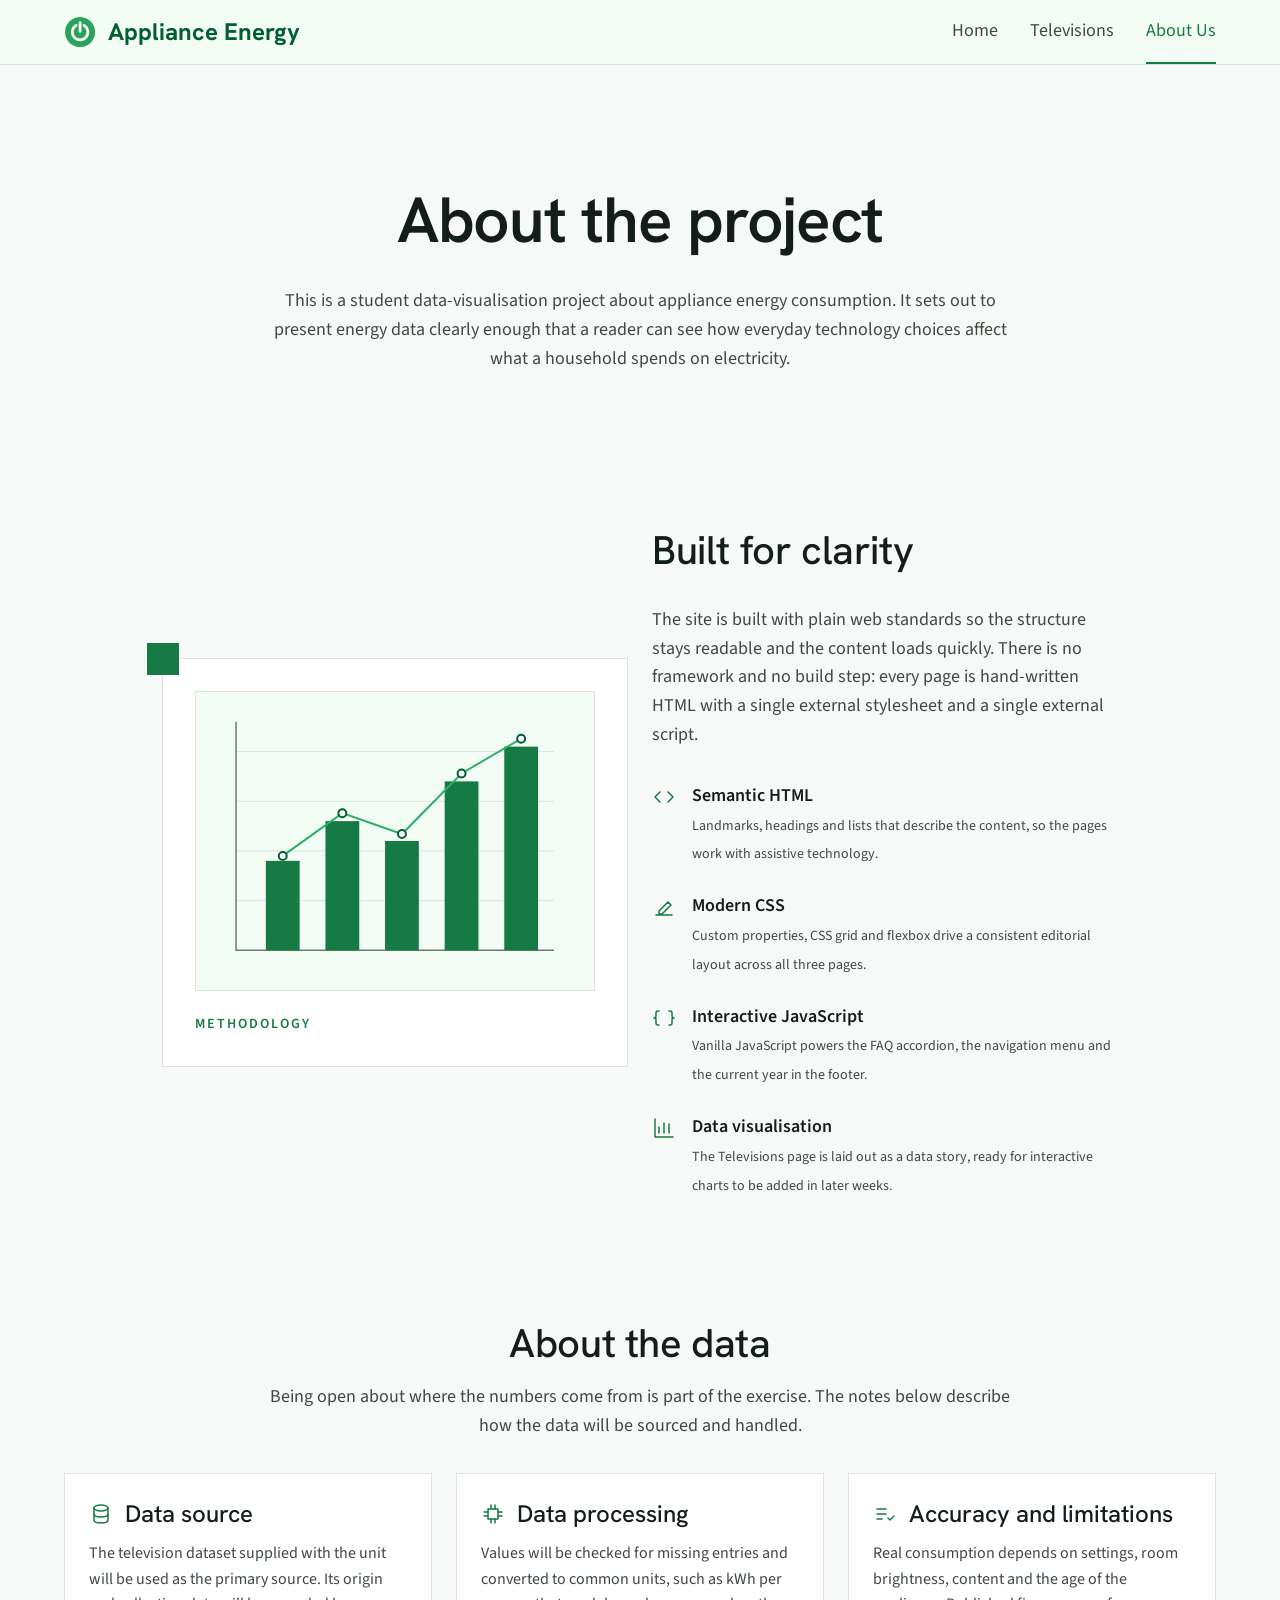
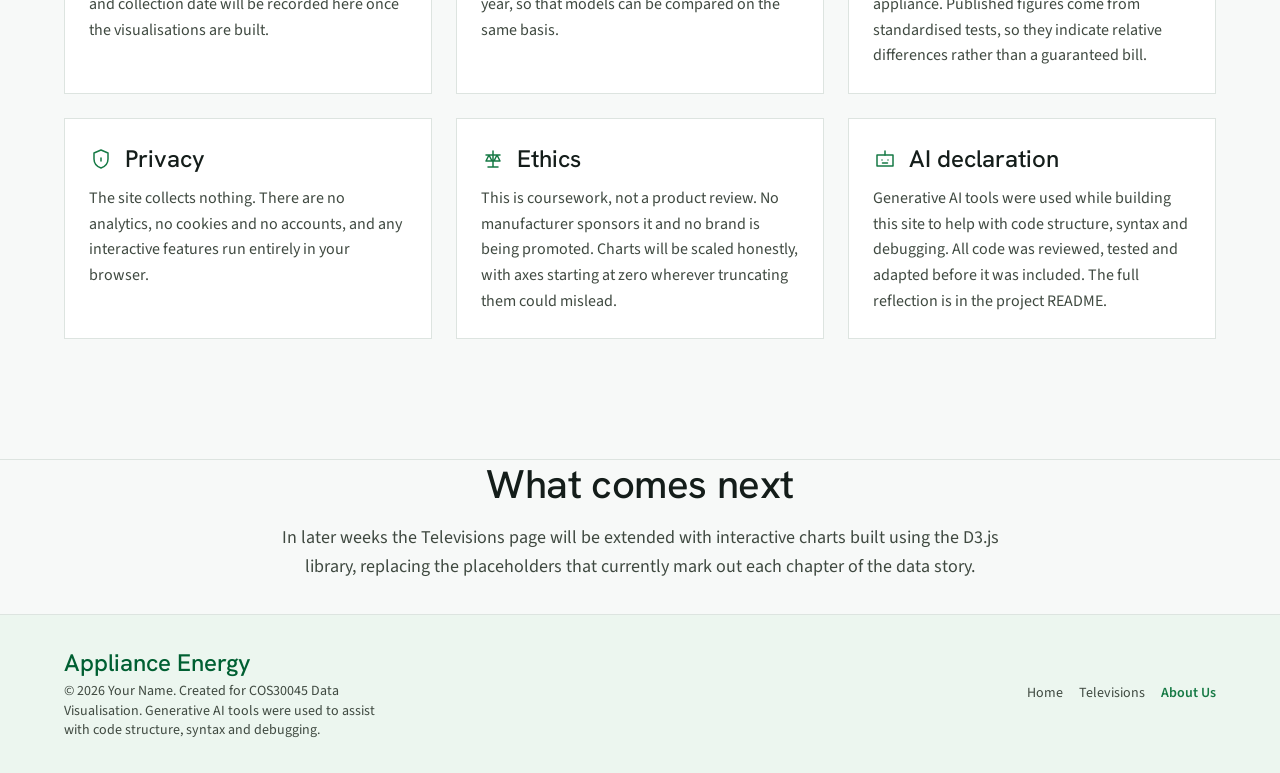
==== commit 0296cd7b: "Remove the energy calculator Drop the optional calculator extension: its section on the Home page, t" ====
--- a/about.html
+++ b/about.html
@@ -127,8 +127,8 @@
                             <div>
                                 <strong>Interactive JavaScript</strong>
                                 <span class="annotation">
-                                    Vanilla JavaScript powers the FAQ accordion, the energy
-                                    calculator and the current year in the footer.
+                                    Vanilla JavaScript powers the FAQ accordion, the navigation
+                                    menu and the current year in the footer.
                                 </span>
                             </div>
                         </li>
@@ -218,8 +218,8 @@
                             <h3>Privacy</h3>
                         </div>
                         <p>
-                            The site collects nothing. The energy calculator runs entirely in your
-                            browser, so the figures you type are never sent anywhere or stored.
+                            The site collects nothing. There are no analytics, no cookies and no
+                            accounts, and any interactive features run entirely in your browser.
                         </p>
                     </article>
 
--- a/assets/css/style.css
+++ b/assets/css/style.css
@@ -544,141 +544,6 @@
 .stack-md > * + * {
     margin-top: var(--gutter);
 }
-
-/* ------------------------------------------------------------
-   10. Full-width band (calculator)
-   ------------------------------------------------------------ */
-.band {
-    background-color: var(--surface-card);
-    border-top: 1px solid var(--outline-variant);
-    border-bottom: 1px solid var(--outline-variant);
-    padding: var(--section-gap) 0;
-}
-
-/* ------------------------------------------------------------
-   11. Calculator form
-   ------------------------------------------------------------ */
-.calc-panel {
-    background-color: var(--surface-card);
-    border: 1px solid var(--outline-variant);
-    padding: var(--stack-gap);
-}
-
-.calc-fields {
-    display: grid;
-    grid-template-columns: repeat(2, 1fr);
-    gap: var(--gutter);
-}
-
-.field--wide {
-    grid-column: 1 / -1;
-}
-
-.field label {
-    display: block;
-    font-size: 14px;
-    line-height: 1.4;
-    color: var(--on-surface);
-    margin-bottom: 6px;
-}
-
-.field input,
-.field select {
-    width: 100%;
-    height: 48px;
-    padding: 0 12px;
-    border: 1px solid var(--outline-variant);
-    border-radius: 0;
-    background-color: var(--surface-card);
-    color: var(--on-surface);
-    font-family: var(--font-body);
-    font-size: 18px;
-    transition: border-color var(--transition);
-}
-
-.field input:focus,
-.field select:focus {
-    border-color: var(--primary);
-    outline-offset: 0;
-}
-
-.field input.invalid {
-    border-color: var(--error);
-    background-color: var(--error-container);
-}
-
-.field-error {
-    min-height: 20px;
-    margin-top: 4px;
-    font-size: 14px;
-    line-height: 1.4;
-    color: var(--error);
-}
-
-.calc-actions {
-    display: flex;
-    flex-wrap: wrap;
-    gap: 16px;
-    margin-top: var(--gutter);
-}
-
-/* Results */
-.results {
-    margin-top: var(--stack-gap);
-    padding-top: var(--stack-gap);
-    border-top: 1px solid var(--outline-variant);
-}
-
-.results__grid {
-    display: grid;
-    grid-template-columns: repeat(3, 1fr);
-    gap: var(--gutter);
-    text-align: center;
-}
-
-.results__grid.is-stale {
-    opacity: 0.35;
-}
-
-.result__label {
-    display: block;
-    font-size: 14px;
-    line-height: 1.4;
-    color: var(--on-surface-variant);
-    margin-bottom: 4px;
-}
-
-.result__value {
-    display: block;
-    font-family: var(--font-display);
-    font-size: 24px;
-    font-weight: 500;
-    line-height: 1.3;
-    color: var(--on-surface);
-    font-variant-numeric: tabular-nums;
-}
-
-.result__value--accent {
-    color: var(--primary);
-    font-weight: 700;
-}
-
-.results__message {
-    margin-bottom: var(--gutter);
-    padding: 12px 16px;
-    background-color: var(--error-container);
-    border-left: 4px solid var(--error);
-    color: var(--error);
-    font-size: 16px;
-}
-
-.results__note {
-    margin-top: var(--gutter);
-    font-size: 14px;
-    line-height: 1.4;
-    color: var(--outline);
-}
-
 /* ------------------------------------------------------------
    12. FAQ accordion
    Minimal: hairline rules, a 1px chevron that rotates on open.
@@ -1062,9 +927,7 @@
         border-bottom-color: var(--primary);
     }
 
-    .data-grid,
-    .calc-fields,
-    .results__grid {
+    .data-grid {
         grid-template-columns: 1fr;
     }
 
@@ -1086,8 +949,7 @@
 }
 
 @media (min-width: 600px) and (max-width: 899px) {
-    .data-grid,
-    .results__grid {
+    .data-grid {
         grid-template-columns: repeat(2, 1fr);
     }
 }
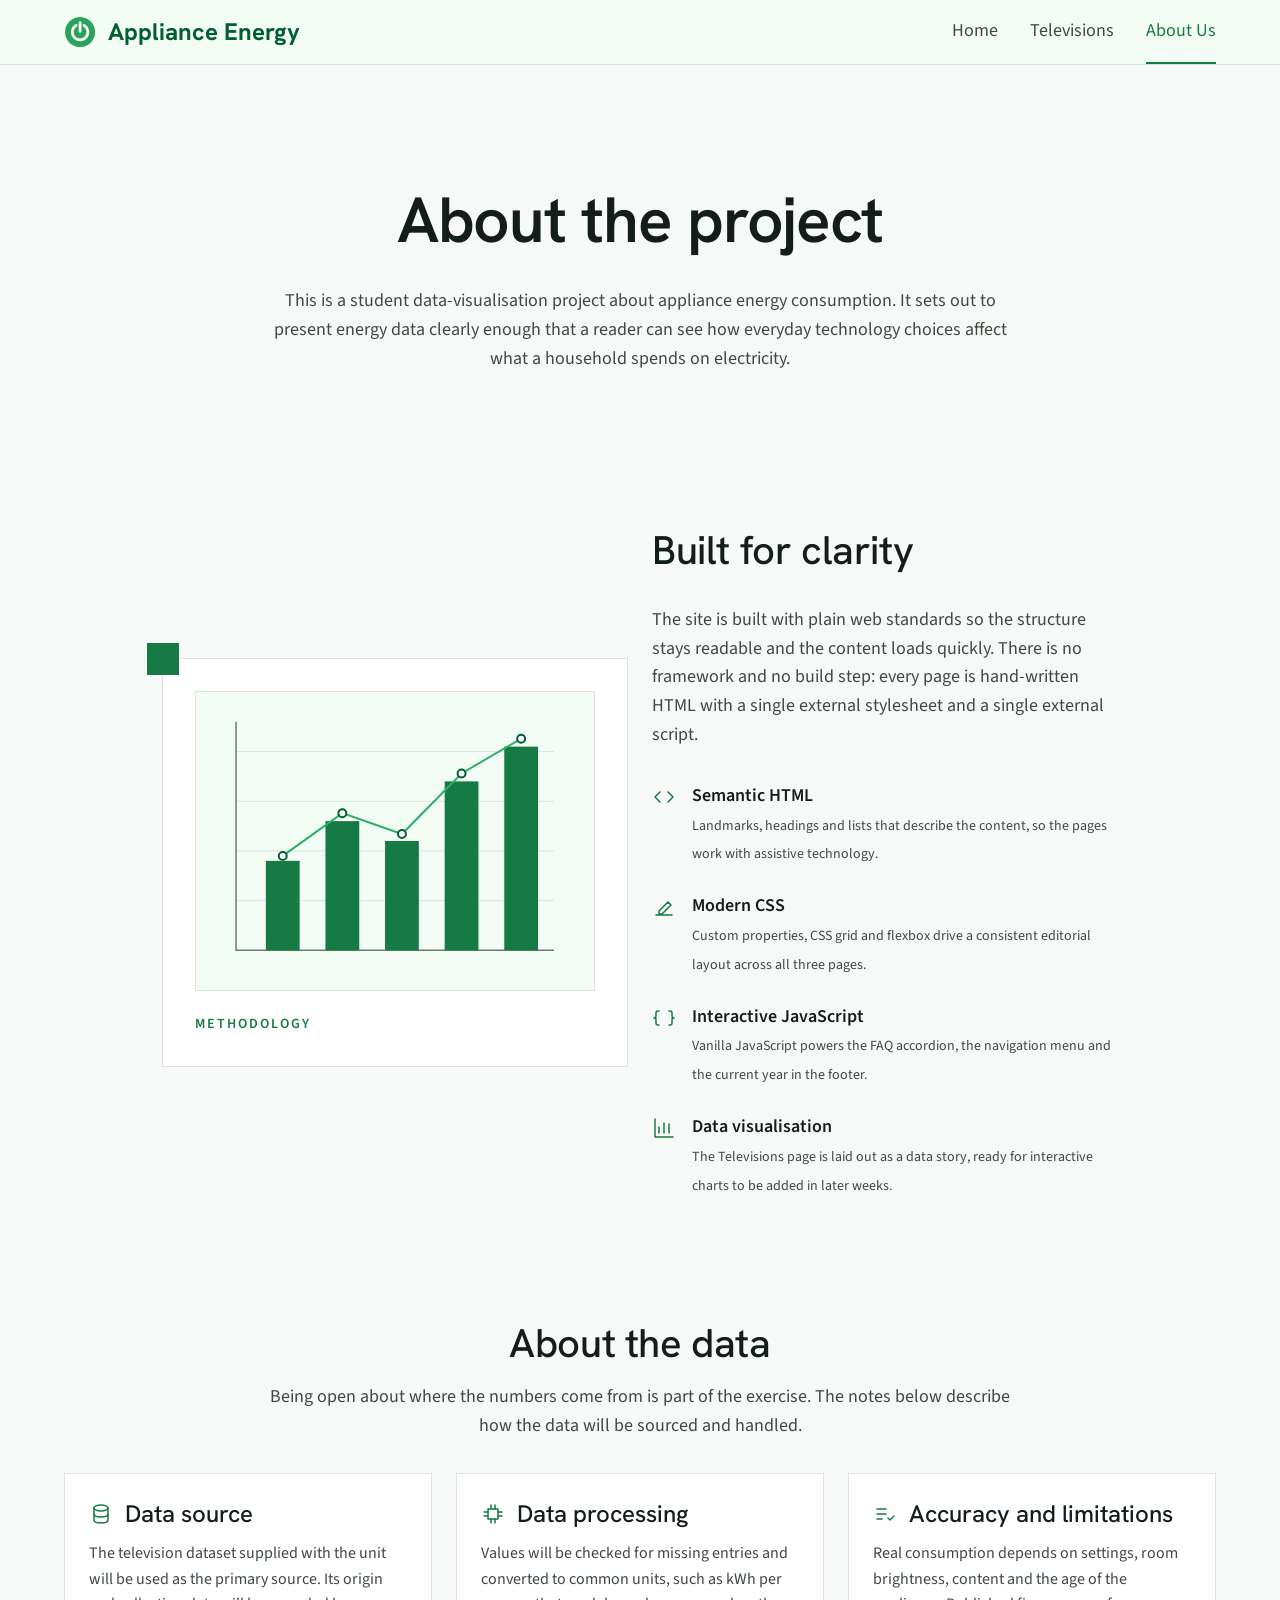
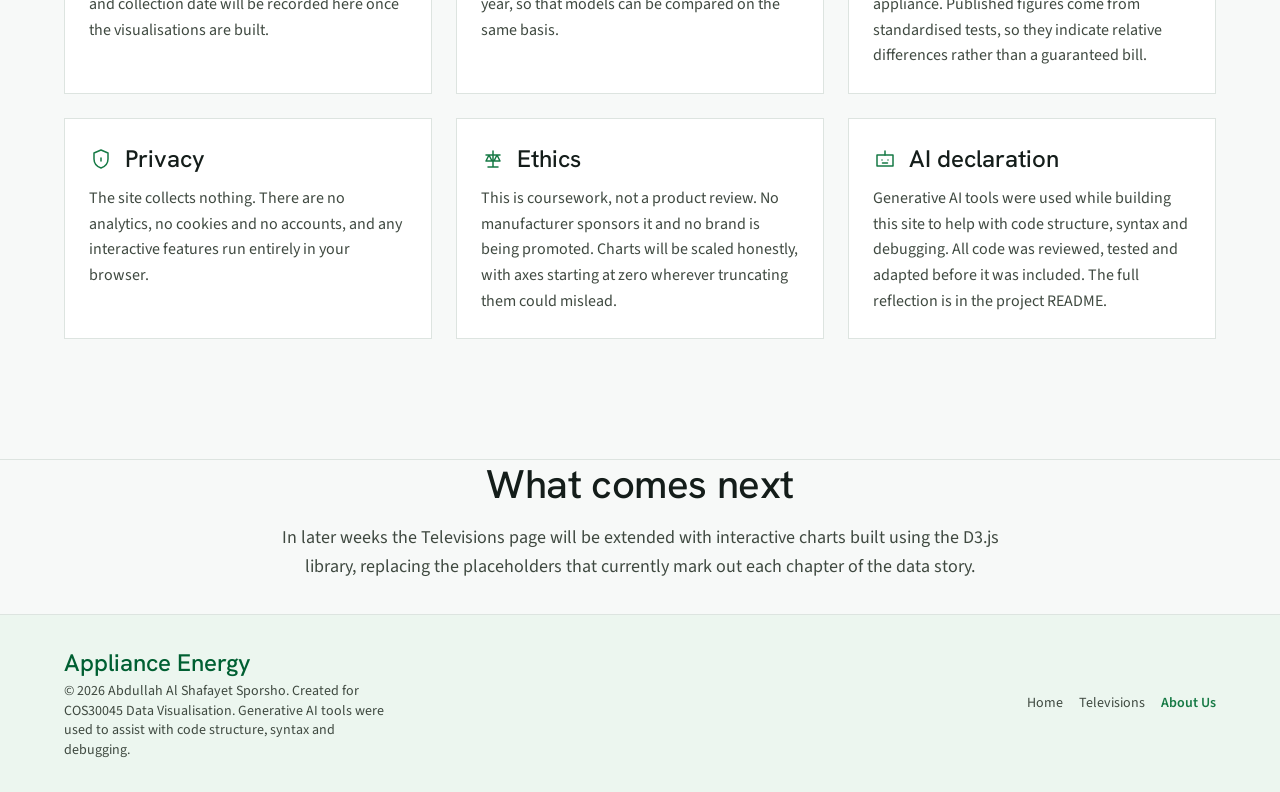
==== commit d4242d6c: "Add author name to the site footer Replace the placeholder in the footer of all three pages." ====
--- a/about.html
+++ b/about.html
@@ -276,7 +276,7 @@
             <div>
                 <div class="site-footer__brand">Appliance Energy</div>
                 <p>
-                    &copy; <span id="year"></span> Your Name. Created for COS30045 Data
+                    &copy; <span id="year"></span> Abdullah Al Shafayet Sporsho. Created for COS30045 Data
                     Visualisation. Generative AI tools were used to assist with code
                     structure, syntax and debugging.
                 </p>
